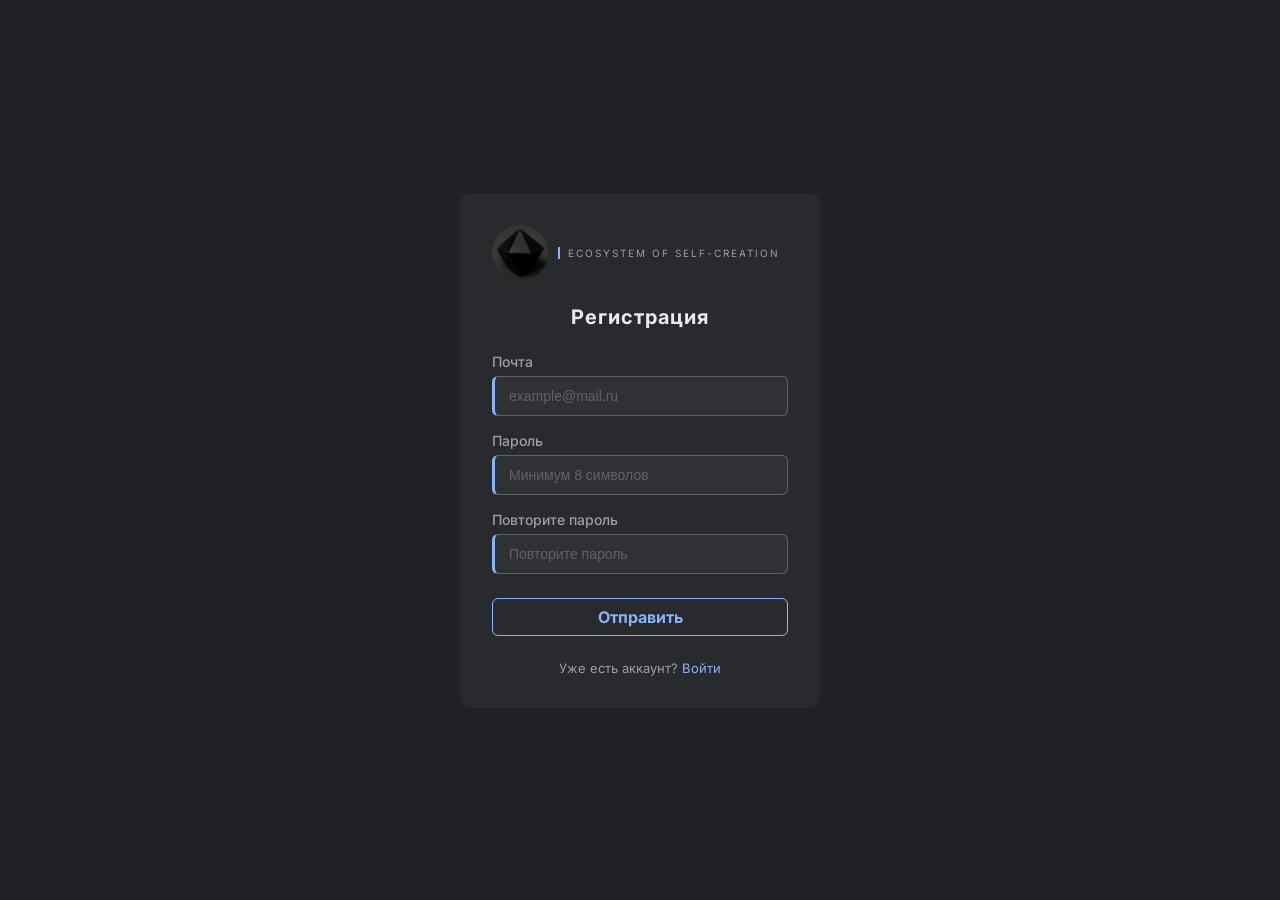
==== Registration.html @ 3b5ff471 "CSS implementation in the project, HTML refinement" ====
<!DOCTYPE html>
<html lang="ru">
<head>
	<meta charset="UTF-8">
	<meta name="viewport" content="width=device-width, initial-scale=1.0">
	<title>Регистрация — Ecosystem of self-creation</title>
	<link href="https://fonts.googleapis.com/css2?family=Inter:wght@400;500;600;700&display=swap" rel="stylesheet">
	<link rel="stylesheet" href="style.css">
</head>
<body>

	<form action="" method="post">

		<!-- Шапка с брендом -->
		<div class="brand">
			<img src="Architect_Logo.png" alt="Architect logo" class="logo">
    		<p class="brand-tagline">Ecosystem of self-creation</p>
		</div>

		<!-- Форма регистрации -->
		<fieldset>
			<h2 class="title">Регистрация</h2>
			<div class="form-group">
				<label for="email">Почта</label>
				<input type="email" placeholder="example@mail.ru" id="email" name="email" required inputmode="email">
			</div>
			<div class="form-group">
				<label for="password">Пароль</label>
				<input type="password" placeholder="Минимум 8 символов" id="password" name="password" minlength="8" required autocomplete="new-password">
			</div>
			<div class="form-group">
				<label for="repeat_password">Повторите пароль</label>
				<input type="password" placeholder="Повторите пароль" id="repeat_password" name="repeat_password" required autocomplete="new-password">
			</div>
			<div class="form-group">
				<button type="submit">Отправить</button>
			</div>
			<div class="login-link-wrapper">
    			<p class="login-link">Уже есть аккаунт? <a href="login.html">Войти</a></p>
			</div>
		</fieldset>
	</form>
</body>
</html>
---- style.css ----
:root {
    --color-bg: #202124;
    --color-surface: #292a2d;
    --color-accent: #8ab4f8;
    --color-text: #e8eaed;
    --color-muted: #9aa0a6;
    --color-input: #303134;
    --color-border: #5f6368;
}
/* Основные цвета вынесены в переменные выше */


/* Сброс стилей */
* {
    margin: 0;
    padding: 0;
    box-sizing: border-box;
}

body {
    background-color: var(--color-bg);
    color: var(--color-text);
    font-family: 'Inter', sans-serif;
    display: flex;
    justify-content: center;
    align-items: center;
    min-height: 100vh;
}

form {
    background-color: var(--color-surface);
    padding: 32px;
    border-radius: 12px;
    width: 100%;
    max-width: 360px;
}

.brand {
    display: flex;
    align-items: center;
    gap: 10px;  
    margin-bottom: 24px;
}

.logo {
    width: 56px;
    height: 56px;
    border-radius: 50%;
    object-fit: cover;
}

.brand-tagline {
    font-size: 10px;
    color: var(--color-muted);
    letter-spacing: 2px;
    text-transform: uppercase;
    border-left: 2px solid var(--color-accent);
    padding-left: 8px;
    white-space: nowrap;
}

fieldset {
    border: none;
}

.form-group {
    margin-bottom: 16px;
}

.title {
    letter-spacing: 1px;
    font-size: 20px;
    font-weight: bold;
    margin-bottom: 24px;
    text-align: center;
    width: 100%;
}

label {
    display: block;
    margin-bottom: 6px;
    color: var(--color-muted);
    font-size: 14px;
    font-weight: 500;
}

input {
    width: 100%;
    padding: 10px 14px;
    background-color: var(--color-input);
    border: 1px solid var(--color-border);
    border-radius: 6px;
    color: var(--color-text);
    font-size: 16px;
    outline: none;
    border-left: 3px solid var(--color-accent);
    cursor: text;
}

input:focus {
    border-color: var(--color-accent);
}

input:focus-visible {
    outline: 2px solid var(--color-accent);
}

input::placeholder {
    color: var(--color-border);
    font-size: 14px;
}

button {
    width: 100%;
    padding: 8px;
    background-color: transparent;
    color: var(--color-accent);    
    border: 1px solid var(--color-accent);
    border-radius: 6px;
    font-size: 16px;
    font-weight: bold;
    font-family: 'Inter', sans-serif;
    cursor: pointer;
    margin-top: 8px;
    transition: background-color 0.2s ease, color 0.2s ease;
}

button:hover {
    background-color: var(--color-accent);
    color: var(--color-bg);
}

.login-link {
    text-align: center;
    margin-top: 16px;
    font-size: 13px;
    color: var(--color-muted);
}

.login-link a {
    color: var(--color-accent);
    text-decoration: none;
}

.login-link a:hover {
    text-decoration: underline;
}

.login-link-wrapper {
    margin-top: 24px;
}
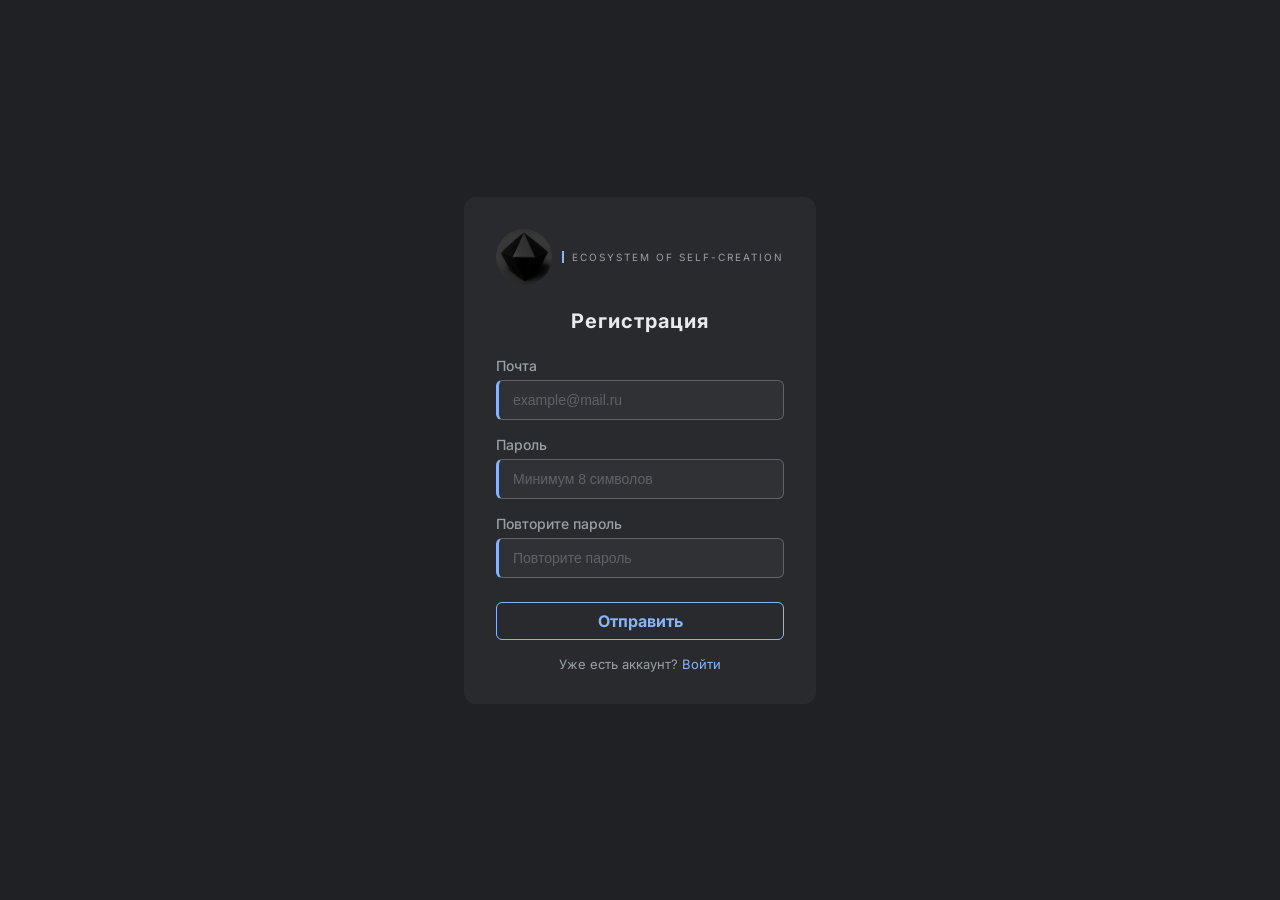
==== commit 252ae6df: "better accessibility" ====
--- a/Registration.html
+++ b/Registration.html
@@ -4,41 +4,45 @@
 	<meta charset="UTF-8">
 	<meta name="viewport" content="width=device-width, initial-scale=1.0">
 	<title>Регистрация — Ecosystem of self-creation</title>
-	<link href="https://fonts.googleapis.com/css2?family=Inter:wght@400;500;600;700&display=swap" rel="stylesheet">
+    <link rel="preconnect" href="https://fonts.googleapis.com">
+    <link rel="preconnect" href="https://fonts.gstatic.com" crossorigin>
+    <link href="https://fonts.googleapis.com/css2?family=Inter:wght@400;500;600;700&display=swap" rel="stylesheet">
 	<link rel="stylesheet" href="style.css">
 </head>
 <body>
+	<main>
+		<form action="" method="post">
 
-	<form action="" method="post">
+			<!-- Шапка с брендом -->
+			<div class="brand">
+				<img src="Architect_Logo.png" alt="Architect logo" class="logo" width="56" height="56">
+				<p class="brand-tagline">Ecosystem of self-creation</p>
+			</div>
 
-		<!-- Шапка с брендом -->
-		<div class="brand">
-			<img src="Architect_Logo.png" alt="Architect logo" class="logo">
-    		<p class="brand-tagline">Ecosystem of self-creation</p>
-		</div>
-
-		<!-- Форма регистрации -->
-		<fieldset>
-			<h2 class="title">Регистрация</h2>
-			<div class="form-group">
-				<label for="email">Почта</label>
-				<input type="email" placeholder="example@mail.ru" id="email" name="email" required inputmode="email">
-			</div>
-			<div class="form-group">
-				<label for="password">Пароль</label>
-				<input type="password" placeholder="Минимум 8 символов" id="password" name="password" minlength="8" required autocomplete="new-password">
-			</div>
-			<div class="form-group">
-				<label for="repeat_password">Повторите пароль</label>
-				<input type="password" placeholder="Повторите пароль" id="repeat_password" name="repeat_password" required autocomplete="new-password">
-			</div>
-			<div class="form-group">
-				<button type="submit">Отправить</button>
-			</div>
-			<div class="login-link-wrapper">
-    			<p class="login-link">Уже есть аккаунт? <a href="login.html">Войти</a></p>
-			</div>
-		</fieldset>
-	</form>
+			<!-- Форма регистрации -->
+			<fieldset>
+				<legend class="title">Регистрация</legend>
+				<div class="form-group">
+					<label for="email">Почта</label>
+					<input type="email" placeholder="example@mail.ru" id="email" name="email" required inputmode="email" autocomplete="email" aria-describedby="email-error">
+					<span id="email-error" role="alert"></span>
+				</div>
+				<div class="form-group">
+					<label for="password">Пароль</label>
+					<input type="password" placeholder="Минимум 8 символов" id="password" name="password" minlength="8" required autocomplete="new-password">
+				</div>
+				<div class="form-group">
+					<label for="repeat_password">Повторите пароль</label>
+					<input type="password" placeholder="Повторите пароль" id="repeat_password" name="repeat_password" required autocomplete="new-password">
+				</div>
+				<div class="form-group">
+					<button type="submit">Отправить</button>
+				</div>
+				<div>
+					<p class="login-link">Уже есть аккаунт? <a href="login.html">Войти</a></p>
+				</div>
+			</fieldset>
+		</form>
+	</main>
 </body>
 </html>
--- a/style.css
+++ b/style.css
@@ -25,6 +25,14 @@
     justify-content: center;
     align-items: center;
     min-height: 100vh;
+}
+
+main {
+    display: flex;
+    justify-content: center;
+    align-items: center;
+    min-height: 100vh;
+    padding: 16px;
 }
 
 form {
@@ -65,6 +73,12 @@
 
 .form-group {
     margin-bottom: 16px;
+}
+
+legend {
+    display: block;
+    width: 100%;
+    text-align: center;
 }
 
 .title {
@@ -144,8 +158,4 @@
 
 .login-link a:hover {
     text-decoration: underline;
-}
-
-.login-link-wrapper {
-    margin-top: 24px;
 }
